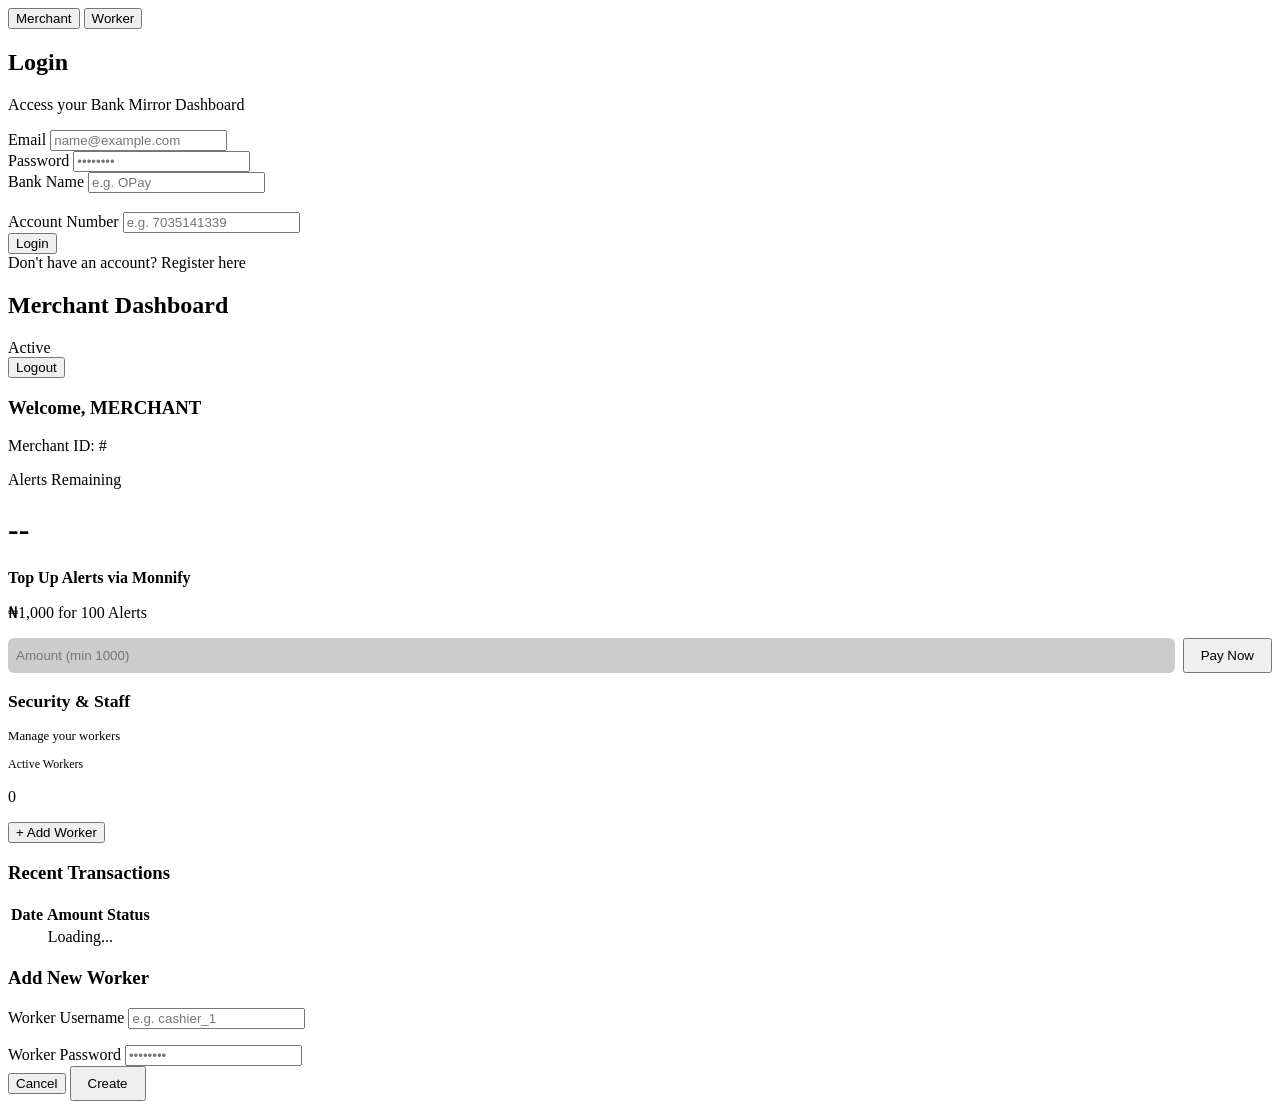
==== index.html @ 08a9e57b "Add files via upload" ====
<!DOCTYPE html>
<html lang="en">

<head>
    <meta charset="UTF-8">
    <meta name="viewport" content="width=device-width, initial-scale=1.0">
    <meta name="google-site-verification" content="2GZ1g37cQ-zHIhlPi-VwrxfqYhiTeDn7D9DZ_bywd_c" />
    <meta name="description"
        content="Bank Mirror Hub is an advanced merchant portal for monitoring transactions, detecting fake bank alerts, and managing staff operations securely.">
    <meta name="keywords"
        content="Bank Mirror, Fake Alert Detection, Merchant Portal, Transaction Monitoring, Secure Payments">
    <meta name="robots" content="index, follow">
    <title>Bank Mirror Hub - Merchant Portal</title>
    <link rel="preconnect" href="https://fonts.googleapis.com">
    <link rel="preconnect" href="https://fonts.gstatic.com" crossorigin>
    <link
        href="https://fonts.googleapis.com/css2?family=Inter:wght@300;400;500;600&family=Outfit:wght@400;600;700&display=swap"
        rel="stylesheet">
    <link rel="stylesheet" href="style.css">
    <meta name="google-site-verification" content="2GZ1g37cQ-zHIhlPi-VwrxfqYhiTeDn7D9DZ_bywd_c" />
</head>

<body>
    <div class="background-blobs">
        <div class="blob blob-1"></div>
        <div class="blob blob-2"></div>
    </div>

    <!-- Auth Container -->
    <div id="auth-view" class="auth-container">
        <div class="auth-card">
            <div class="role-selector">
                <button type="button" class="role-btn active" id="role-merchant"
                    onclick="setRole('merchant')">Merchant</button>
                <button type="button" class="role-btn" id="role-worker" onclick="setRole('worker')">Worker</button>
            </div>

            <h2 id="auth-title">Login</h2>
            <p id="auth-subtitle">Access your Bank Mirror Dashboard</p>

            <form id="auth-form" class="auth-form" onsubmit="handleAuth(event)">
                <div class="input-group">
                    <label for="email" id="email-label">Email</label>
                    <input type="text" id="email" required placeholder="name@example.com">
                </div>

                <div class="input-group">
                    <label for="password">Password</label>
                    <input type="password" id="password" required placeholder="••••••••">
                </div>

                <div id="register-fields" class="hidden" style="display: flex; flex-direction: column; gap: 1.2rem;">
                    <div class="input-group">
                        <label for="bank_name">Bank Name</label>
                        <input type="text" id="bank_name" placeholder="e.g. OPay">
                    </div>
                    <div class="input-group">
                        <label for="bank_account">Account Number</label>
                        <input type="text" id="bank_account" placeholder="e.g. 7035141339">
                    </div>
                </div>

                <button type="submit" class="auth-btn" id="submit-btn">Login</button>
            </form>

            <div class="auth-switch" id="auth-switch-container">
                <span id="switch-text">Don't have an account?</span>
                <a onclick="toggleAuthMode()" id="switch-link">Register here</a>
            </div>
            <p id="auth-error" style="color: #ef4444; font-size: 0.85rem; margin-top: 1rem; display: none;"></p>
        </div>
    </div>

    <!-- Dashboard Container -->
    <div id="dashboard-view" class="container hidden">
        <div class="card glass">
            <div class="header-row">
                <div class="header">
                    <h2 id="dashboard-title">Merchant Dashboard</h2>
                    <span class="badge pulse">Active</span>
                </div>
                <button onclick="logout()" class="logout-btn">Logout</button>
            </div>

            <div class="user-info">
                <h3>Welcome, <span id="merchant-name" class="highlight">MERCHANT</span></h3>
                <p class="subtitle"><span id="merchant-id-label">Merchant ID: #</span><span
                        id="merchant-id-display"></span></p>
            </div>

            <div id="sensitive-merchant-data">
                <div class="balance-section">
                    <p>Alerts Remaining</p>
                    <h1 id="credits" class="gradient-text">--</h1>
                </div>

                <div class="deposit-box">
                    <p class="instruction-title"><strong>Top Up Alerts via Monnify</strong></p>
                    <p class="instruction-subtitle">₦1,000 for 100 Alerts</p>
                    <div style="display: flex; gap: 0.5rem; margin-top: 1rem;">
                        <input type="number" id="topup-amount" placeholder="Amount (min 1000)" min="1000" max="20000"
                            style="flex: 1; padding: 0.5rem; border-radius: 6px; border: 1px solid var(--card-border); background: rgba(0,0,0,0.2); color: white;">
                        <button onclick="initiateSubscription()" class="auth-btn"
                            style="margin: 0; padding: 0.5rem 1rem;" id="pay-btn">Pay Now</button>
                    </div>
                    <p id="topup-error" style="color: #ef4444; font-size: 0.8rem; margin-top: 0.5rem; display: none;">
                    </p>
                </div>

                <div class="worker-stats">
                    <div>
                        <h3 style="font-size: 1.1rem;">Security & Staff</h3>
                        <p style="font-size: 0.8rem; color: var(--text-muted);">Manage your workers</p>
                    </div>
                    <div class="worker-stat-item">
                        <p style="font-size: 0.75rem; color: var(--text-muted);">Active Workers</p>
                        <p class="worker-stat-value" id="active-workers-count">0</p>
                    </div>
                    <button class="add-worker-btn" onclick="openWorkerModal()">+ Add Worker</button>
                </div>
            </div>

            <div class="transactions-section">
                <h3>Recent Transactions</h3>
                <div class="table-container">
                    <table id="transactions-table">
                        <thead>
                            <tr>
                                <th>Date</th>
                                <th>Amount</th>
                                <th>Status</th>
                            </tr>
                        </thead>
                        <tbody id="transactions-body">
                            <tr>
                                <td colspan="3" style="text-align: center; color: var(--text-muted);">Loading...</td>
                            </tr>
                        </tbody>
                    </table>
                </div>
            </div>
        </div>
    </div>

    <!-- Add Worker Modal -->
    <div id="worker-modal" class="modal-overlay hidden">
        <div class="modal-content">
            <h3>Add New Worker</h3>
            <div class="input-group" style="margin-bottom: 1rem;">
                <label>Worker Username</label>
                <input type="text" id="new-worker-username" placeholder="e.g. cashier_1">
            </div>
            <div class="input-group">
                <label>Worker Password</label>
                <input type="password" id="new-worker-password" placeholder="••••••••">
            </div>
            <p id="worker-modal-error" style="color: #ef4444; font-size: 0.8rem; margin-top: 0.5rem; display: none;">
            </p>
            <div class="modal-actions">
                <button class="btn-cancel" onclick="closeWorkerModal()">Cancel</button>
                <button class="auth-btn" style="margin:0; padding: 0.5rem 1rem;"
                    onclick="createWorker()">Create</button>
            </div>
        </div>
    </div>

    <script>
        let isRegisterMode = false;
        let selectedRole = 'merchant';
        let lastCreditCount = null;
        let fetchInterval = null;

        // Check if already logged in
        window.onload = () => {
            const storedId = localStorage.getItem("merchant_id");
            const role = localStorage.getItem("user_role");
            if (storedId) {
                showDashboard(storedId, role);
            }
        };

        function setRole(role) {
            selectedRole = role;
            document.getElementById('role-merchant').classList.toggle('active', role === 'merchant');
            document.getElementById('role-worker').classList.toggle('active', role === 'worker');

            // Adjust UI based on role
            if (role === 'worker') {
                isRegisterMode = false;
                document.getElementById('auth-switch-container').style.display = 'none';
                document.getElementById('email-label').innerText = 'Worker Username';
                document.getElementById('email').type = 'text';
                document.getElementById('email').placeholder = 'e.g. cashier_1';
            } else {
                document.getElementById('auth-switch-container').style.display = 'block';
                document.getElementById('email-label').innerText = 'Email';
                document.getElementById('email').type = 'email';
                document.getElementById('email').placeholder = 'name@example.com';
            }
            toggleAuthMode(true); // force login mode reset
        }

        function toggleAuthMode(forceLogin = false) {
            if (forceLogin) isRegisterMode = false;
            else isRegisterMode = !isRegisterMode;

            document.getElementById("auth-title").innerText = isRegisterMode ? "Register" : "Login";
            document.getElementById("auth-subtitle").innerText = isRegisterMode ? "Create a Bank Mirror account" : "Access your Bank Mirror Dashboard";
            document.getElementById("submit-btn").innerText = isRegisterMode ? "Create Account" : "Login";
            document.getElementById("switch-text").innerText = isRegisterMode ? "Already have an account?" : "Don't have an account?";
            document.getElementById("switch-link").innerText = isRegisterMode ? "Login here" : "Register here";

            const regFields = document.getElementById("register-fields");
            if (isRegisterMode && selectedRole === 'merchant') {
                regFields.classList.remove("hidden");
                document.getElementById("bank_name").required = true;
                document.getElementById("bank_account").required = true;
            } else {
                regFields.classList.add("hidden");
                document.getElementById("bank_name").required = false;
                document.getElementById("bank_account").required = false;
            }
        }

        async function handleAuth(e) {
            e.preventDefault();
            document.getElementById("auth-error").style.display = "none";
            const btn = document.getElementById("submit-btn");
            btn.innerText = "Processing...";

            let endpoint = "";
            let payload = {};

            if (selectedRole === 'worker') {
                endpoint = "/worker/login";
                payload = {
                    username: document.getElementById("email").value,
                    password: document.getElementById("password").value
                };
            } else {
                endpoint = isRegisterMode ? "/register" : "/login";
                payload = {
                    email: document.getElementById("email").value,
                    password: document.getElementById("password").value
                };
                if (isRegisterMode) {
                    payload.bank_name = document.getElementById("bank_name").value;
                    payload.bank_account = document.getElementById("bank_account").value;
                }
            }

            try {
                const res = await fetch("http://127.0.0.1:8000" + endpoint, {
                    method: "POST",
                    headers: { "Content-Type": "application/json" },
                    body: JSON.stringify(payload)
                });

                const data = await res.json();

                if (data.error) {
                    throw new Error(data.error);
                }

                if (data.merchant_id) {
                    localStorage.setItem("merchant_id", data.merchant_id);
                    const actualRole = data.role || "merchant";
                    localStorage.setItem("user_role", actualRole);

                    if (actualRole === 'merchant') {
                        localStorage.setItem("merchant_email", payload.email);
                        if (!isRegisterMode) {
                            localStorage.setItem("merchant_bank", data.bank_name);
                            localStorage.setItem("merchant_acc", data.bank_account);
                        } else {
                            localStorage.setItem("merchant_bank", payload.bank_name);
                            localStorage.setItem("merchant_acc", payload.bank_account);
                        }
                    } else {
                        localStorage.setItem("merchant_email", payload.username);
                    }
                    showDashboard(data.merchant_id, actualRole);
                }
            } catch (err) {
                document.getElementById("auth-error").innerText = err.message;
                document.getElementById("auth-error").style.display = "block";
                btn.innerText = isRegisterMode ? "Create Account" : "Login";
            }
        }

        function showDashboard(merchantId, role) {
            document.getElementById("auth-view").classList.add("hidden");
            document.getElementById("dashboard-view").classList.remove("hidden");

            const nameDisplay = localStorage.getItem("merchant_email");
            if (nameDisplay) {
                document.getElementById("merchant-name").innerText = nameDisplay.split('@')[0].toUpperCase();
            }

            if (role === 'worker') {
                document.getElementById("dashboard-title").innerText = "Worker Dashboard";
                document.getElementById("merchant-id-label").innerText = "Working for Merchant ID: #";
                document.getElementById("merchant-id-display").innerText = merchantId;
                document.getElementById("sensitive-merchant-data").style.display = "none";
            } else {
                document.getElementById("dashboard-title").innerText = "Merchant Dashboard";
                document.getElementById("merchant-id-label").innerText = "Merchant ID: #";
                document.getElementById("merchant-id-display").innerText = merchantId;
                document.getElementById("sensitive-merchant-data").style.display = "block";
                document.getElementById("display-bank").innerText = localStorage.getItem("merchant_bank") || "--";
                document.getElementById("display-account").innerText = localStorage.getItem("merchant_acc") || "--";
            }

            updateDashboard();
            fetchInterval = setInterval(updateDashboard, 5000);
        }

        function logout() {
            localStorage.clear();
            clearInterval(fetchInterval);
            document.getElementById("dashboard-view").classList.add("hidden");
            document.getElementById("auth-view").classList.remove("hidden");
            document.getElementById("submit-btn").innerText = "Login";
            document.getElementById("password").value = "";
        }

        function openWorkerModal() {
            document.getElementById("worker-modal").classList.remove("hidden");
        }

        function closeWorkerModal() {
            document.getElementById("worker-modal").classList.add("hidden");
            document.getElementById("worker-modal-error").style.display = "none";
            document.getElementById("new-worker-username").value = "";
            document.getElementById("new-worker-password").value = "";
        }

        async function createWorker() {
            const mId = localStorage.getItem("merchant_id");
            const u = document.getElementById("new-worker-username").value;
            const p = document.getElementById("new-worker-password").value;

            try {
                const res = await fetch("http://127.0.0.1:8000/worker/create", {
                    method: "POST",
                    headers: { "Content-Type": "application/json" },
                    body: JSON.stringify({ merchant_id: mId, username: u, password: p })
                });
                const data = await res.json();
                if (data.error) throw new Error(data.error);
                alert("Worker created successfully!");
                closeWorkerModal();
                updateDashboard();
            } catch (err) {
                document.getElementById("worker-modal-error").innerText = err.message;
                document.getElementById("worker-modal-error").style.display = "block";
            }
        }

        async function updateDashboard() {
            const merchantId = localStorage.getItem("merchant_id");
            const role = localStorage.getItem("user_role");
            if (!merchantId) return;

            try {
                if (role !== 'worker') {
                    // Fetch Credits
                    const creditResponse = await fetch("http://127.0.0.1:8000/api/merchant/" + merchantId);
                    const creditData = await creditResponse.json();

                    if (creditData && creditData.credits !== undefined) {
                        const currentCredits = creditData.credits;
                        const creditsElement = document.getElementById('credits');
                        if (creditsElement) creditsElement.innerText = currentCredits;

                        if (lastCreditCount !== null && currentCredits < lastCreditCount) {
                            if (Notification.permission === "granted") {
                                new Notification("Bank Mirror Alert", { body: `Alert processed! Remaining: ${currentCredits}` });
                            }
                        }
                        lastCreditCount = currentCredits;
                    }

                    // Fetch Worker Stats
                    const workerRes = await fetch("http://127.0.0.1:8000/merchant/workers/" + merchantId);
                    const workerData = await workerRes.json();
                    if (workerData && workerData.active !== undefined) {
                        document.getElementById('active-workers-count').innerText = workerData.active;
                    }
                }

                // Fetch Transactions History (Both Merchant & Worker)
                const dashboardResponse = await fetch("http://127.0.0.1:8000/merchant/dashboard/" + merchantId);
                const dashboardData = await dashboardResponse.json();

                if (dashboardData && dashboardData.history) {
                    const tbody = document.getElementById('transactions-body');
                    tbody.innerHTML = '';

                    if (dashboardData.history.length === 0) {
                        tbody.innerHTML = '<tr><td colspan="3" style="text-align: center; color: var(--text-muted);">No transactions yet</td></tr>';
                    } else {
                        dashboardData.history.forEach(tx => {
                            const dateObj = new Date(tx.timestamp);
                            const timeString = dateObj.toLocaleTimeString([], { hour: '2-digit', minute: '2-digit' });
                            const amount = parseFloat(tx.amount).toLocaleString('en-US', { style: 'currency', currency: 'NGN' });

                            let statusBadge = '<span class="badge" style="font-size: 0.6rem; padding: 2px 6px; background-color: var(--success); color: white;">Verified</span>';
                            let amountColor = 'var(--success)';
                            if (tx.is_suspicious) {
                                statusBadge = `<span class="badge" style="font-size: 0.6rem; padding: 2px 6px; background-color: #ef4444; color: white;" title="${tx.suspicious_reason}">Fake Alert</span>`;
                                amountColor = '#ef4444';
                            }

                            tbody.innerHTML += `
                                <tr>
                                    <td>${timeString}</td>
                                    <td style="color: ${amountColor}; font-weight: 600;">${amount}</td>
                                    <td>${statusBadge}</td>
                                </tr>
                            `;
                        });
                    }
                }
            } catch (err) {
                console.log("Connecting to Bank Mirror API...");
            }
        }

        async function initiateSubscription() {
            const amount = document.getElementById("topup-amount").value;
            const errorEl = document.getElementById("topup-error");
            const btn = document.getElementById("pay-btn");
            errorEl.style.display = "none";

            if (!amount || amount < 1000 || amount > 20000) {
                errorEl.innerText = "Amount must be between 1,000 and 20,000 NGN";
                errorEl.style.display = "block";
                return;
            }

            const merchantId = localStorage.getItem("merchant_id");
            const email = localStorage.getItem("merchant_email") || "merchant@example.com";

            btn.innerText = "Wait...";
            btn.disabled = true;

            try {
                // In production, point to your backend URL (e.g. https://your-backend.onrender.com/subscribe/initiate)
                const res = await fetch(`http://127.0.0.1:8000/subscribe/initiate?amount=${amount}&email=${email}&name=Merchant&merchant_id=${merchantId}`, {
                    method: "POST"
                });

                const data = await res.json();
                if (data.requestSuccessful && data.responseBody && data.responseBody.checkoutUrl) {
                    window.location.href = data.responseBody.checkoutUrl;
                } else {
                    throw new Error(data.detail || data.responseMessage || "Failed to initialize payment");
                }
            } catch (err) {
                errorEl.innerText = err.message;
                errorEl.style.display = "block";
                btn.innerText = "Pay Now";
                btn.disabled = false;
            }
        }
    </script>
</body>

</html>
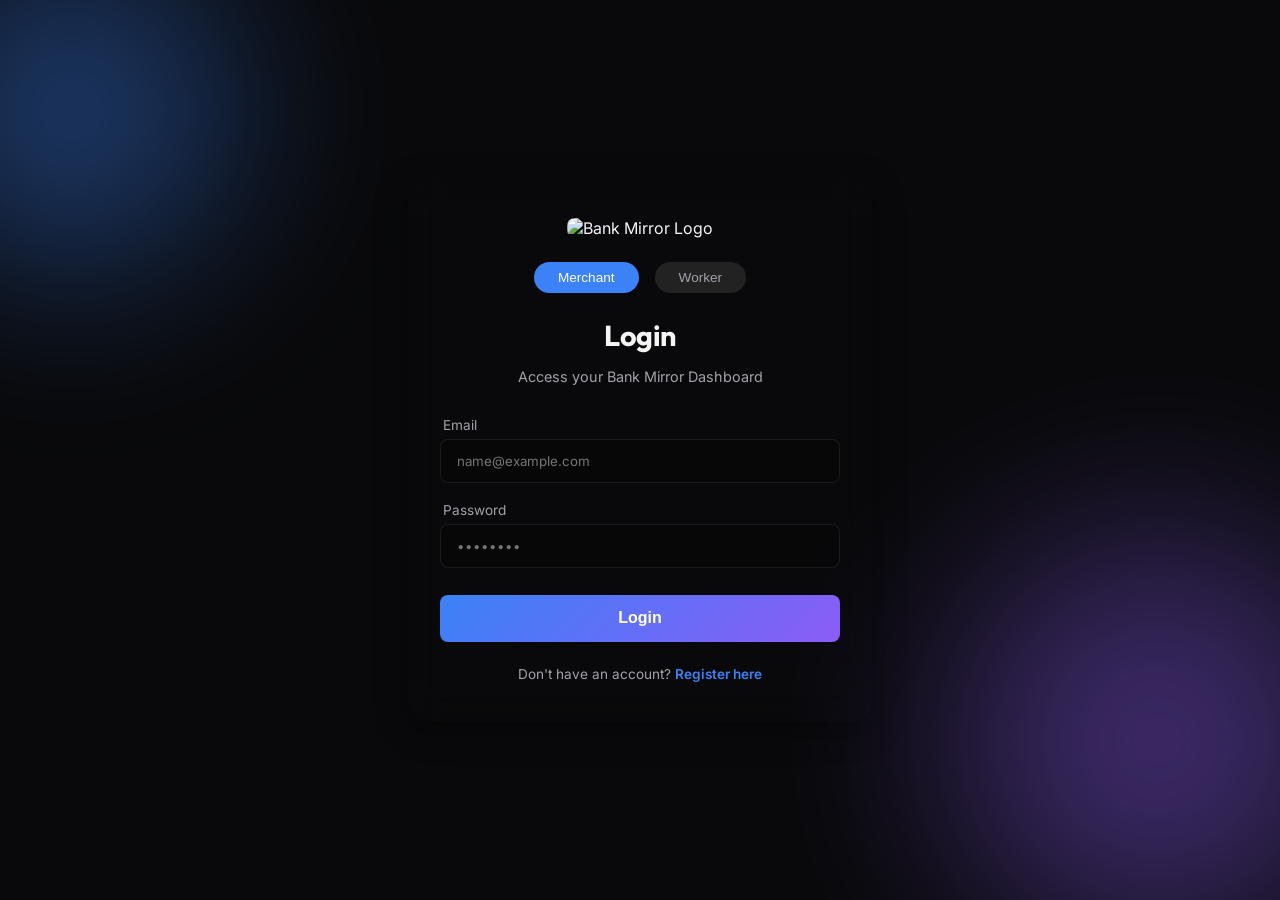
==== commit d1c661ce: "Add files via upload" ====
--- a/index.html
+++ b/index.html
@@ -29,6 +29,9 @@
     <!-- Auth Container -->
     <div id="auth-view" class="auth-container">
         <div class="auth-card">
+            <div style="text-align: center; margin-bottom: 1.5rem;">
+                <img src="logo.png" alt="Bank Mirror Logo" style="width: 100%; max-width: 250px; height: auto; border-radius: 8px;">
+            </div>
             <div class="role-selector">
                 <button type="button" class="role-btn active" id="role-merchant"
                     onclick="setRole('merchant')">Merchant</button>
@@ -165,6 +168,9 @@
     </div>
 
     <script>
+        // Use relative path for production so it works automatically on Render
+        window.API_BASE_URL = "";
+
         let isRegisterMode = false;
         let selectedRole = 'merchant';
         let lastCreditCount = null;
@@ -250,7 +256,7 @@
             }
 
             try {
-                const res = await fetch("http://127.0.0.1:8000" + endpoint, {
+                const res = await fetch(window.API_BASE_URL + endpoint, {
                     method: "POST",
                     headers: { "Content-Type": "application/json" },
                     body: JSON.stringify(payload)
@@ -260,6 +266,8 @@
 
                 if (data.error) {
                     throw new Error(data.error);
+                } else if (data.detail) {
+                    throw new Error(typeof data.detail === 'string' ? data.detail : "Validation Error");
                 }
 
                 if (data.merchant_id) {
@@ -280,6 +288,8 @@
                         localStorage.setItem("merchant_email", payload.username);
                     }
                     showDashboard(data.merchant_id, actualRole);
+                } else {
+                    throw new Error("Unexpected response from server: Login failed.");
                 }
             } catch (err) {
                 document.getElementById("auth-error").innerText = err.message;
@@ -341,13 +351,15 @@
             const p = document.getElementById("new-worker-password").value;
 
             try {
-                const res = await fetch("http://127.0.0.1:8000/worker/create", {
+                const res = await fetch(window.API_BASE_URL + "/worker/create", {
                     method: "POST",
                     headers: { "Content-Type": "application/json" },
                     body: JSON.stringify({ merchant_id: mId, username: u, password: p })
                 });
                 const data = await res.json();
                 if (data.error) throw new Error(data.error);
+                if (data.detail) throw new Error(typeof data.detail === 'string' ? data.detail : "Validation Error");
+                
                 alert("Worker created successfully!");
                 closeWorkerModal();
                 updateDashboard();
@@ -365,7 +377,7 @@
             try {
                 if (role !== 'worker') {
                     // Fetch Credits
-                    const creditResponse = await fetch("http://127.0.0.1:8000/api/merchant/" + merchantId);
+                    const creditResponse = await fetch(window.API_BASE_URL + "/api/merchant/" + merchantId);
                     const creditData = await creditResponse.json();
 
                     if (creditData && creditData.credits !== undefined) {
@@ -374,7 +386,7 @@
                         if (creditsElement) creditsElement.innerText = currentCredits;
 
                         if (lastCreditCount !== null && currentCredits < lastCreditCount) {
-                            if (Notification.permission === "granted") {
+                            if (typeof Notification !== "undefined" && Notification.permission === "granted") {
                                 new Notification("Bank Mirror Alert", { body: `Alert processed! Remaining: ${currentCredits}` });
                             }
                         }
@@ -382,7 +394,7 @@
                     }
 
                     // Fetch Worker Stats
-                    const workerRes = await fetch("http://127.0.0.1:8000/merchant/workers/" + merchantId);
+                    const workerRes = await fetch(window.API_BASE_URL + "/merchant/workers/" + merchantId);
                     const workerData = await workerRes.json();
                     if (workerData && workerData.active !== undefined) {
                         document.getElementById('active-workers-count').innerText = workerData.active;
@@ -390,11 +402,11 @@
                 }
 
                 // Fetch Transactions History (Both Merchant & Worker)
-                const dashboardResponse = await fetch("http://127.0.0.1:8000/merchant/dashboard/" + merchantId);
+                const dashboardResponse = await fetch(window.API_BASE_URL + "/merchant/dashboard/" + merchantId);
                 const dashboardData = await dashboardResponse.json();
+                const tbody = document.getElementById('transactions-body');
 
                 if (dashboardData && dashboardData.history) {
-                    const tbody = document.getElementById('transactions-body');
                     tbody.innerHTML = '';
 
                     if (dashboardData.history.length === 0) {
@@ -421,9 +433,15 @@
                             `;
                         });
                     }
+                } else if (dashboardData && dashboardData.message) {
+                    tbody.innerHTML = '<tr><td colspan="3" style="text-align: center; color: var(--text-muted);">No transactions yet</td></tr>';
                 }
             } catch (err) {
-                console.log("Connecting to Bank Mirror API...");
+                console.error("Dashboard Update Error:", err);
+                const tbody = document.getElementById('transactions-body');
+                if (tbody && (tbody.innerHTML === '' || tbody.innerHTML.includes('Loading...'))) {
+                    tbody.innerHTML = `<tr><td colspan="3" style="text-align: center; color: #ef4444; font-size: 0.8rem;">Connection Error. Check network or clear cache.</td></tr>`;
+                }
             }
         }
 
@@ -447,7 +465,7 @@
 
             try {
                 // In production, point to your backend URL (e.g. https://your-backend.onrender.com/subscribe/initiate)
-                const res = await fetch(`http://127.0.0.1:8000/subscribe/initiate?amount=${amount}&email=${email}&name=Merchant&merchant_id=${merchantId}`, {
+                const res = await fetch(`${window.API_BASE_URL}/subscribe/initiate?amount=${amount}&email=${email}&name=Merchant&merchant_id=${merchantId}`, {
                     method: "POST"
                 });
 
--- a/style.css
+++ b/style.css
@@ -0,0 +1,525 @@
+/* Premium Glassmorphism Theme */
+
+:root {
+    --bg-dark: #09090b; /* Zinc 950 */
+    --card-bg: rgba(24, 24, 27, 0.4); /* Zinc 900 semi-transparent */
+    --card-border: rgba(255, 255, 255, 0.08);
+    --text-main: #f4f4f5; /* Zinc 100 */
+    --text-muted: #a1a1aa; /* Zinc 400 */
+    --accent-1: #3b82f6; /* Blue 500 */
+    --accent-2: #8b5cf6; /* Violet 500 */
+    --success: #10b981; /* Emerald 500 */
+    --success-glow: rgba(16, 185, 129, 0.4);
+}
+
+body {
+    background-color: var(--bg-dark);
+    color: var(--text-main);
+    font-family: 'Inter', sans-serif;
+    display: flex;
+    justify-content: center;
+    align-items: center;
+    height: 100vh;
+    margin: 0;
+    overflow: hidden; /* Prevent scrolling due to blobs */
+    position: relative;
+}
+
+/* Background Animated Blobs */
+.background-blobs {
+    position: absolute;
+    width: 100%;
+    height: 100%;
+    z-index: -1;
+    overflow: hidden;
+    top: 0;
+    left: 0;
+}
+
+.blob {
+    position: absolute;
+    border-radius: 50%;
+    filter: blur(80px);
+    opacity: 0.5;
+    animation: float 10s infinite ease-in-out alternate;
+}
+
+.blob-1 {
+    top: -10%;
+    left: -10%;
+    width: 400px;
+    height: 400px;
+    background: radial-gradient(circle, var(--accent-1), transparent);
+}
+
+.blob-2 {
+    bottom: -10%;
+    right: -10%;
+    width: 500px;
+    height: 500px;
+    background: radial-gradient(circle, var(--accent-2), transparent);
+    animation-delay: -5s;
+}
+
+@keyframes float {
+    0% { transform: translate(0, 0) scale(1); }
+    100% { transform: translate(30px, 50px) scale(1.1); }
+}
+
+/* Container & Card */
+.container {
+    z-index: 1;
+}
+
+.card.glass {
+    background: var(--card-bg);
+    backdrop-filter: blur(16px);
+    -webkit-backdrop-filter: blur(16px);
+    padding: 2.5rem;
+    border-radius: 24px;
+    box-shadow: 0 25px 50px -12px rgba(0, 0, 0, 0.7);
+    width: 92vw;
+    max-width: 800px;
+    border: 1px solid var(--card-border);
+    transition: transform 0.3s ease, box-shadow 0.3s ease;
+}
+
+.card.glass:hover {
+    transform: translateY(-5px);
+    box-shadow: 0 30px 60px -15px rgba(0, 0, 0, 0.8), 0 0 20px rgba(139, 92, 246, 0.2);
+}
+
+/* Header & Typography */
+.header {
+    display: flex;
+    justify-content: space-between;
+    align-items: center;
+    margin-bottom: 2rem;
+}
+
+h2, h3 {
+    font-family: 'Outfit', sans-serif;
+    margin: 0;
+}
+
+h2 {
+    font-size: 1.4rem;
+    font-weight: 600;
+    letter-spacing: -0.5px;
+}
+
+h3 {
+    font-size: 1.2rem;
+    font-weight: 500;
+    color: var(--text-muted);
+}
+
+.highlight {
+    color: var(--text-main);
+    font-weight: 700;
+}
+
+.subtitle {
+    margin-top: 0.25rem;
+    color: var(--text-muted);
+    font-size: 0.85rem;
+    font-weight: 400;
+}
+
+/* Badge */
+.badge {
+    background-color: rgba(16, 185, 129, 0.15);
+    color: var(--success);
+    padding: 6px 14px;
+    border-radius: 50px;
+    font-size: 0.75rem;
+    font-weight: 600;
+    border: 1px solid rgba(16, 185, 129, 0.3);
+    text-transform: uppercase;
+    letter-spacing: 0.5px;
+}
+
+.badge.pulse {
+    animation: pulseGlow 2s infinite;
+}
+
+@keyframes pulseGlow {
+    0% { box-shadow: 0 0 0 0 var(--success-glow); }
+    70% { box-shadow: 0 0 0 8px rgba(16, 185, 129, 0); }
+    100% { box-shadow: 0 0 0 0 rgba(16, 185, 129, 0); }
+}
+
+/* Balance Section */
+.balance-section {
+    background: linear-gradient(135deg, rgba(59, 130, 246, 0.1), rgba(139, 92, 246, 0.1));
+    padding: 2rem;
+    border-radius: 16px;
+    text-align: center;
+    margin: 2rem 0;
+    border: 1px solid rgba(255, 255, 255, 0.05);
+    position: relative;
+    overflow: hidden;
+}
+
+.balance-section::before {
+    content: '';
+    position: absolute;
+    top: 0; left: 0; right: 0; height: 1px;
+    background: linear-gradient(90deg, transparent, rgba(255,255,255,0.2), transparent);
+}
+
+.balance-section p {
+    margin: 0 0 0.5rem 0;
+    font-size: 0.9rem;
+    color: var(--text-muted);
+    text-transform: uppercase;
+    letter-spacing: 1px;
+    font-weight: 600;
+}
+
+.balance-section h1 {
+    font-family: 'Outfit', sans-serif;
+    margin: 0;
+    font-size: 4rem;
+    font-weight: 700;
+    line-height: 1;
+}
+
+.gradient-text {
+    background: linear-gradient(135deg, #60a5fa, #c084fc);
+    -webkit-background-clip: text;
+    -webkit-text-fill-color: transparent;
+    background-clip: text;
+}
+
+/* Deposit Box */
+.deposit-box {
+    background: rgba(0, 0, 0, 0.2);
+    padding: 1.25rem;
+    border-radius: 12px;
+    font-size: 0.9rem;
+    border-left: 4px solid var(--accent-2);
+    transition: background 0.3s ease;
+}
+
+.deposit-box:hover {
+    background: rgba(0, 0, 0, 0.3);
+}
+
+.instruction-title {
+    margin: 0 0 0.25rem 0;
+    color: var(--text-main);
+}
+
+.instruction-subtitle {
+    margin: 0 0 1rem 0;
+    color: var(--text-muted);
+    font-size: 0.85rem;
+}
+
+.bank-details {
+    background: rgba(255, 255, 255, 0.03);
+    padding: 1rem;
+    border-radius: 8px;
+}
+
+.bank-details p {
+    margin: 0.5rem 0;
+    color: var(--text-muted);
+    display: flex;
+    justify-content: space-between;
+    align-items: center;
+}
+
+.bank-details p:first-child { margin-top: 0; }
+.bank-details p:last-child { margin-bottom: 0; }
+
+.bank-details strong {
+    color: var(--text-main);
+    font-weight: 500;
+}
+
+.highlight-text {
+    color: var(--accent-1);
+    font-family: 'Outfit', sans-serif;
+    letter-spacing: 1px;
+}
+
+/* Transactions Table */
+.transactions-section {
+    margin-top: 1.5rem;
+}
+
+.transactions-section h3 {
+    margin-bottom: 0.75rem;
+    font-size: 1rem;
+}
+
+.table-container {
+    background: rgba(0, 0, 0, 0.2);
+    border-radius: 12px;
+    padding: 0.5rem;
+    overflow-y: auto;
+    max-height: 400px;
+}
+
+#transactions-table {
+    width: 100%;
+    border-collapse: collapse;
+    font-size: 0.85rem;
+}
+
+#transactions-table th {
+    text-align: left;
+    padding: 0.5rem;
+    color: var(--text-muted);
+    font-weight: 500;
+    border-bottom: 1px solid var(--card-border);
+}
+
+#transactions-table td {
+    padding: 0.5rem;
+    color: var(--text-main);
+    border-bottom: 1px solid rgba(255, 255, 255, 0.02);
+}
+
+#transactions-table tr:last-child td {
+    border-bottom: none;
+}
+
+/* Authentication UI */
+.auth-container {
+    display: flex;
+    justify-content: center;
+    align-items: center;
+    min-height: 100vh;
+    width: 100%;
+}
+
+.auth-card {
+    background: var(--glass-bg);
+    backdrop-filter: blur(16px);
+    -webkit-backdrop-filter: blur(16px);
+    border: 1px solid var(--glass-border);
+    padding: 2.5rem 2rem;
+    border-radius: 20px;
+    width: 100%;
+    max-width: 400px;
+    box-shadow: 0 8px 32px 0 rgba(0, 0, 0, 0.37);
+    text-align: center;
+}
+
+.auth-card h2 {
+    font-size: 1.8rem;
+    font-weight: 700;
+    margin-bottom: 0.5rem;
+    color: var(--text-main);
+}
+
+.auth-card p {
+    color: var(--text-muted);
+    font-size: 0.9rem;
+    margin-bottom: 2rem;
+}
+
+.auth-form {
+    display: flex;
+    flex-direction: column;
+    gap: 1.2rem;
+}
+
+.input-group {
+    display: flex;
+    flex-direction: column;
+    text-align: left;
+    gap: 0.4rem;
+}
+
+.input-group label {
+    font-size: 0.85rem;
+    color: var(--text-muted);
+    margin-left: 0.2rem;
+}
+
+.input-group input {
+    background: rgba(0, 0, 0, 0.2);
+    border: 1px solid var(--card-border);
+    padding: 0.8rem 1rem;
+    border-radius: 8px;
+    color: var(--text-main);
+    font-family: 'Inter', sans-serif;
+    outline: none;
+    transition: all 0.3s ease;
+}
+
+.input-group input:focus {
+    border-color: var(--accent-1);
+    box-shadow: 0 0 0 2px rgba(99, 102, 241, 0.2);
+}
+
+.auth-btn {
+    background: linear-gradient(135deg, var(--accent-1), var(--accent-2));
+    color: white;
+    border: none;
+    padding: 0.9rem;
+    border-radius: 8px;
+    font-weight: 600;
+    font-size: 1rem;
+    cursor: pointer;
+    transition: transform 0.2s ease, box-shadow 0.2s ease;
+    margin-top: 0.5rem;
+}
+
+.auth-btn:hover {
+    transform: translateY(-2px);
+    box-shadow: 0 4px 12px rgba(99, 102, 241, 0.4);
+}
+
+.auth-switch {
+    margin-top: 1.5rem;
+    font-size: 0.85rem;
+    color: var(--text-muted);
+}
+
+.auth-switch a {
+    color: var(--accent-1);
+    text-decoration: none;
+    font-weight: 600;
+    cursor: pointer;
+}
+
+.auth-switch a:hover {
+    text-decoration: underline;
+}
+
+/* Hide elements utility */
+.hidden {
+    display: none !important;
+}
+
+.logout-btn {
+    background: rgba(239, 68, 68, 0.2);
+    color: #ef4444;
+    border: 1px solid rgba(239, 68, 68, 0.3);
+    padding: 0.4rem 0.8rem;
+    border-radius: 6px;
+    font-size: 0.8rem;
+    cursor: pointer;
+    margin-left: auto;
+    transition: all 0.2s;
+}
+
+.logout-btn:hover {
+    background: rgba(239, 68, 68, 0.3);
+}
+
+.header-row {
+    display: flex;
+    justify-content: space-between;
+    align-items: center;
+    width: 100%;
+}
+
+/* Role Selector */
+.role-selector {
+    display: flex;
+    justify-content: center;
+    gap: 1rem;
+    margin-bottom: 1.5rem;
+}
+
+.role-btn {
+    background: rgba(255, 255, 255, 0.1);
+    border: 1px solid var(--glass-border);
+    color: var(--text-muted);
+    padding: 0.5rem 1.5rem;
+    border-radius: 20px;
+    cursor: pointer;
+    transition: all 0.3s;
+    font-size: 0.85rem;
+}
+
+.role-btn.active {
+    background: var(--accent-1);
+    color: white;
+    border-color: var(--accent-1);
+}
+
+/* Worker Stats Panel */
+.worker-stats {
+    background: rgba(0,0,0,0.2);
+    padding: 1rem;
+    border-radius: 10px;
+    margin-top: 1.5rem;
+    display: flex;
+    justify-content: space-between;
+    align-items: center;
+    border: 1px solid var(--glass-border);
+}
+
+.worker-stat-item {
+    text-align: center;
+}
+
+.worker-stat-value {
+    font-size: 1.5rem;
+    font-weight: 700;
+    color: var(--success);
+}
+
+.add-worker-btn {
+    background: rgba(255,255,255,0.1);
+    border: 1px solid rgba(255,255,255,0.3);
+    color: white;
+    padding: 0.5rem 1rem;
+    border-radius: 8px;
+    cursor: pointer;
+    font-size: 0.85rem;
+    transition: all 0.2s;
+}
+
+.add-worker-btn:hover {
+    background: rgba(255,255,255,0.2);
+}
+
+/* Modal UI */
+.modal-overlay {
+    position: fixed;
+    top: 0;
+    left: 0;
+    width: 100%;
+    height: 100%;
+    background: rgba(0,0,0,0.6);
+    backdrop-filter: blur(5px);
+    display: flex;
+    justify-content: center;
+    align-items: center;
+    z-index: 1000;
+}
+
+.modal-content {
+    background: var(--bg-color);
+    border: 1px solid var(--glass-border);
+    padding: 2rem;
+    border-radius: 15px;
+    width: 90%;
+    max-width: 350px;
+}
+
+.modal-content h3 {
+    margin-bottom: 1.5rem;
+}
+
+.modal-actions {
+    display: flex;
+    justify-content: flex-end;
+    gap: 1rem;
+    margin-top: 1.5rem;
+}
+
+.btn-cancel {
+    background: transparent;
+    color: var(--text-muted);
+    border: none;
+    cursor: pointer;
+}
